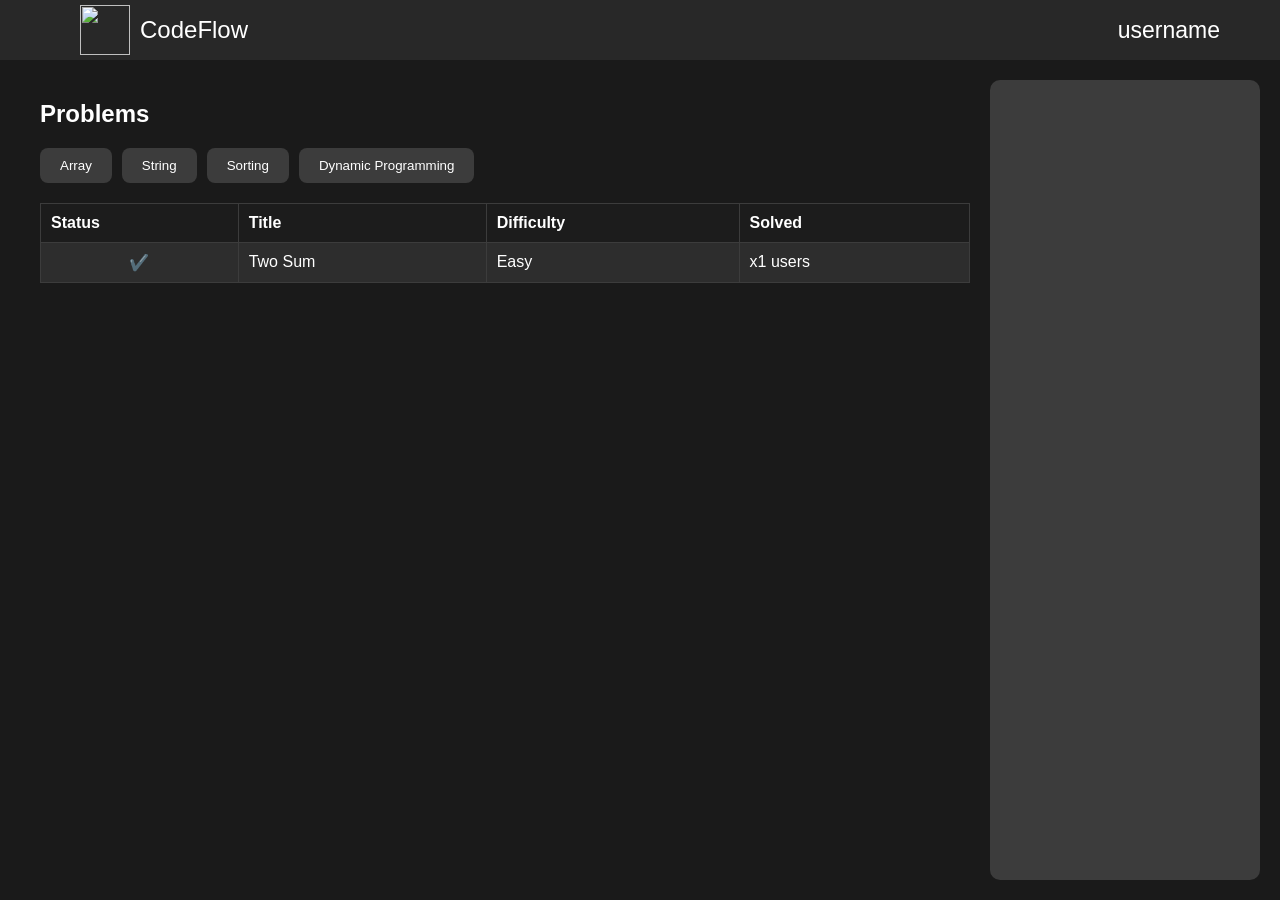
==== index.html @ e6631ecb "Added simple html pages" ====
<!DOCTYPE html>
<html lang="en">
<head>
    <meta charset="UTF-8">
    <meta name="viewport" content="width=device-width, initial-scale=1.0">
    <title>Code Platform</title>
    <link rel="stylesheet" href="styles.css">
</head>
<body>
    <div class="container">
        <header class="header">
            <div class="logo-section">
                <img src="https://cdn-icons-png.flaticon.com/512/7560/7560719.png" class="logo-img">
                <div class="projectname">CodeFlow</div>
            </div>
            <div class="user-info">
                <div class="username">username</div>
            </div>
        </header>
        
        <main class="main-content">
            <section class="problems">
                <h1>Problems</h1>
                <div class="categories">
                    <button>Array</button>
                    <button>String</button>
                    <button>Sorting</button>
                    <button>Dynamic Programming</button>
                </div>
                
                <table>
                    <thead>
                        <tr>
                            <th>Status</th>
                            <th>Title</th>
                            <th>Difficulty</th>
                            <th>Solved</th>
                        </tr>
                    </thead>
                    <tbody>
                        <tr>
                            <td>✔️</td>
                            <td>Two Sum</td>
                            <td>Easy</td>
                            <td>x1 users</td>
                        </tr>
                        <!-- Additional rows omitted for brevity -->
                    </tbody>
                </table>
            </section>

            <aside class="sidebar-right">
            </aside>

        </main>
    </div>
</body>
</html>
---- styles.css ----
body {
    font-family: Arial, sans-serif;
    background-color: #2d2d2d;
    color: #ffffff;
    margin: 0;
    padding: 0;
}

.container {
    display: flex;
    flex-direction: column;
    height: 100vh;
}

.header {
    display: flex;
    justify-content: space-between;
    align-items: center;
    padding: 5px;
    background-color: #282828;
}

.logo-section {
    display: flex;
    align-items: center;
    padding-left: 75px; /* Сдвиг логотипа и названия проекта на 25 пикселей вправо */
}

.logo-img {
    height: 50px;
    width: 50px;
    margin-right: 10px; /* Расстояние между логотипом и названием */
}

.projectname {
    font-size: 24px;
}

.user-info {
    display: flex;
    align-items: center;
    padding-right: 55px; /* Сдвиг имени пользователя и фотографии на 25 пикселей влево */
}

.username {
    margin-left: 10px;
    font-size: 23px;
}

.main-nav {
    display: flex;
    justify-content: space-around;
    padding: 10px;
    background-color: #1c1c1c;
}

.main-content {
    display: flex;
    flex: 1;
    padding: 20px;
    background-color: #1a1a1a;
}

.sidebar-left, .sidebar-right {
    width: 250px;
    background-color: #3c3c3c;
    padding: 10px;
    border-radius: 10px;
}

.problems {
    flex: 1;
    padding: 0 20px;
}

.categories {
    display: flex;
    gap: 10px;
    margin-bottom: 20px;
}

.categories button {
    background-color: #3c3c3c;
    border: none;
    color: white;
    padding: 10px 20px;
    cursor: pointer;
    border-radius: 8px;
}

table {
    width: 100%;
    border-collapse: collapse;
}

thead {
    background-color: #1c1c1c;
}

th, td {
    padding: 10px;
    border: 1px solid #3c3c3c;
    text-align: left;
}

th {
    font-weight: bold;
}

td {
    background-color: #2d2d2d;
}

td:first-child {
    text-align: center;
}

tr:nth-child(even) td {
    background-color: #3c3c3c;
}
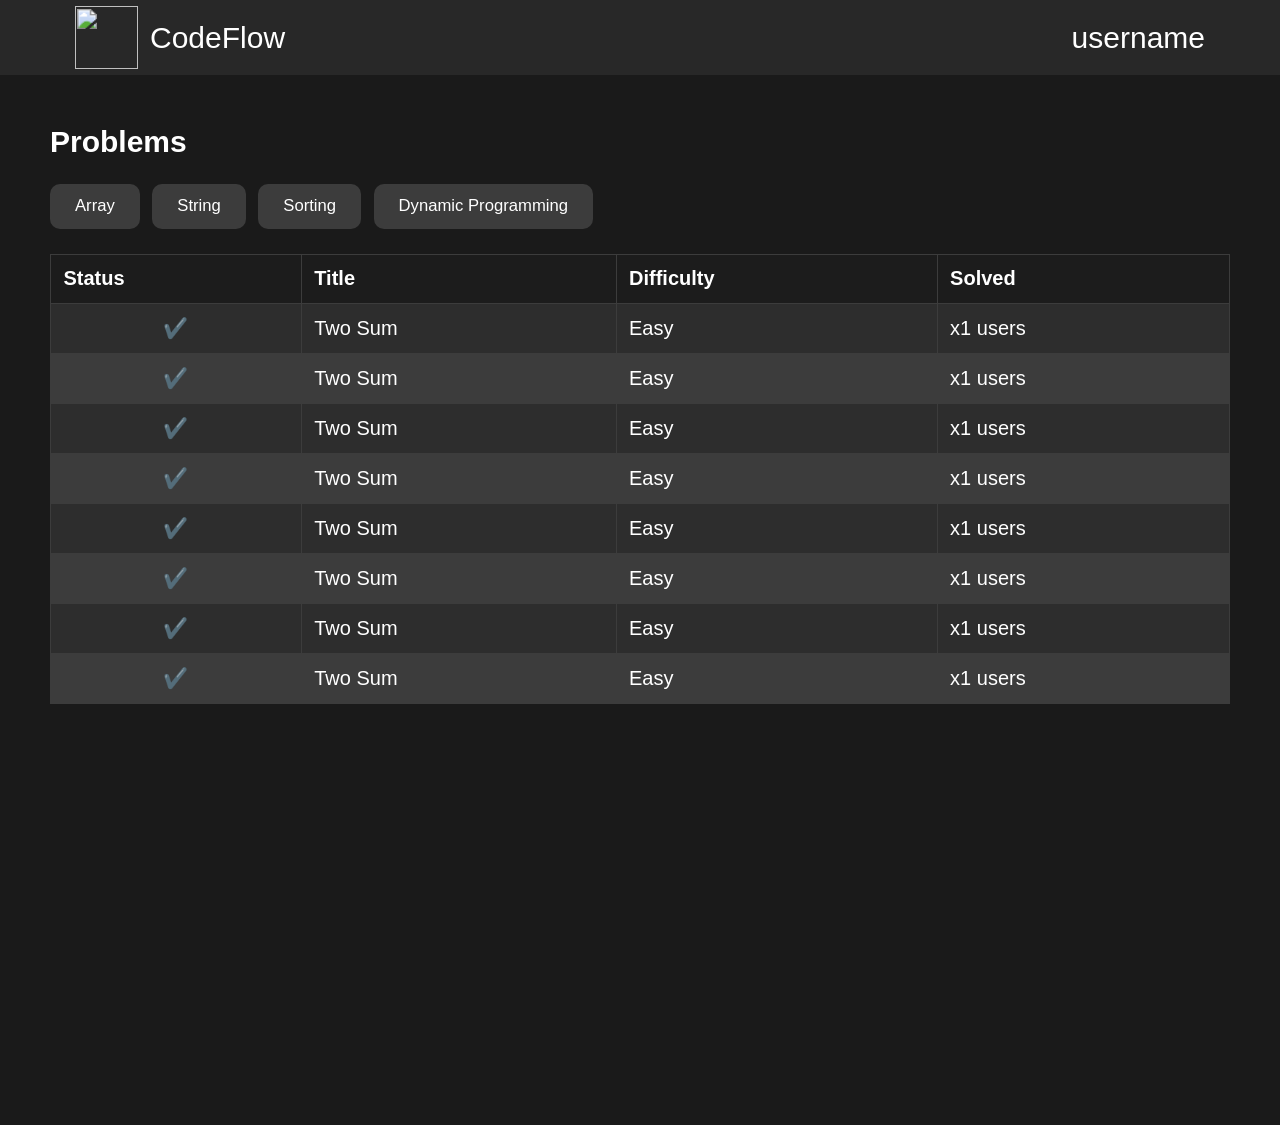
==== commit d502865c: "Changed padding left/right for username & logo-section" ====
--- a/index.html
+++ b/index.html
@@ -7,52 +7,92 @@
     <link rel="stylesheet" href="styles.css">
 </head>
 <body>
-    <div class="container">
-        <header class="header">
-            <div class="logo-section">
-                <img src="https://cdn-icons-png.flaticon.com/512/7560/7560719.png" class="logo-img">
-                <div class="projectname">CodeFlow</div>
+<div class="container">
+    <header class="header">
+        <div class="logo-section">
+            <img src="https://cdn-icons-png.flaticon.com/512/7560/7560719.png" class="logo-img">
+            <div class="projectname">CodeFlow</div>
+        </div>
+        <div class="user-info">
+            <div class="username">username</div>
+        </div>
+    </header>
+
+    <main class="main-content">
+        <section class="problems">
+            <h2>Problems</h2>
+            <div class="categories">
+                <button>Array</button>
+                <button>String</button>
+                <button>Sorting</button>
+                <button>Dynamic Programming</button>
             </div>
-            <div class="user-info">
-                <div class="username">username</div>
-            </div>
-        </header>
-        
-        <main class="main-content">
-            <section class="problems">
-                <h1>Problems</h1>
-                <div class="categories">
-                    <button>Array</button>
-                    <button>String</button>
-                    <button>Sorting</button>
-                    <button>Dynamic Programming</button>
-                </div>
-                
-                <table>
-                    <thead>
-                        <tr>
-                            <th>Status</th>
-                            <th>Title</th>
-                            <th>Difficulty</th>
-                            <th>Solved</th>
-                        </tr>
-                    </thead>
-                    <tbody>
-                        <tr>
-                            <td>✔️</td>
-                            <td>Two Sum</td>
-                            <td>Easy</td>
-                            <td>x1 users</td>
-                        </tr>
-                        <!-- Additional rows omitted for brevity -->
-                    </tbody>
-                </table>
-            </section>
 
-            <aside class="sidebar-right">
-            </aside>
+            <table>
+                <thead>
+                <tr>
+                    <th>Status</th>
+                    <th>Title</th>
+                    <th>Difficulty</th>
+                    <th>Solved</th>
+                </tr>
+                </thead>
+                <tbody>
+                <tr>
+                    <td>✔️</td>
+                    <td>Two Sum</td>
+                    <td>Easy</td>
+                    <td>x1 users</td>
+                </tr>
+                <tr>
+                    <td>✔️</td>
+                    <td>Two Sum</td>
+                    <td>Easy</td>
+                    <td>x1 users</td>
+                </tr>
+                <tr>
+                    <td>✔️</td>
+                    <td>Two Sum</td>
+                    <td>Easy</td>
+                    <td>x1 users</td>
+                </tr>
+                <tr>
+                    <td>✔️</td>
+                    <td>Two Sum</td>
+                    <td>Easy</td>
+                    <td>x1 users</td>
+                </tr>
+                <tr>
+                    <td>✔️</td>
+                    <td>Two Sum</td>
+                    <td>Easy</td>
+                    <td>x1 users</td>
+                </tr>
+                <tr>
+                    <td>✔️</td>
+                    <td>Two Sum</td>
+                    <td>Easy</td>
+                    <td>x1 users</td>
+                </tr>
+                <tr>
+                    <td>✔️</td>
+                    <td>Two Sum</td>
+                    <td>Easy</td>
+                    <td>x1 users</td>
+                </tr>
+                <tr>
+                    <td>✔️</td>
+                    <td>Two Sum</td>
+                    <td>Easy</td>
+                    <td>x1 users</td>
+                </tr>
 
-        </main>
-    </div>
+
+
+                </tbody>
+            </table>
+        </section>
+    </main>
+</div>
 </body>
 </html>
--- a/styles.css
+++ b/styles.css
@@ -4,6 +4,7 @@
     color: #ffffff;
     margin: 0;
     padding: 0;
+    zoom: 1.25;
 }
 
 .container {
@@ -23,7 +24,8 @@
 .logo-section {
     display: flex;
     align-items: center;
-    padding-left: 75px; /* Сдвиг логотипа и названия проекта на 25 пикселей вправо */
+    margin-right: 25px; /* Сдвиг логотипа и названия проекта на 25 пикселей вправо */
+    padding-left: 55px;
 }
 
 .logo-img {
@@ -39,12 +41,12 @@
 .user-info {
     display: flex;
     align-items: center;
-    padding-right: 55px; /* Сдвиг имени пользователя и фотографии на 25 пикселей влево */
+    padding-right: 55px;
+    font-size: 24px;
 }
 
 .username {
     margin-left: 10px;
-    font-size: 23px;
 }
 
 .main-nav {
@@ -62,10 +64,11 @@
 }
 
 .sidebar-left, .sidebar-right {
-    width: 250px;
+    width: 200px;
     background-color: #3c3c3c;
     padding: 10px;
-    border-radius: 10px;
+    display: flex;
+    flex-direction: column;
 }
 
 .problems {
@@ -118,3 +121,21 @@
 tr:nth-child(even) td {
     background-color: #3c3c3c;
 }
+
+.sidebar-right {
+    display: flex;
+    flex-direction: column;
+}
+
+.solved-info {
+    flex: 1;
+    background-color: #454545;
+    padding: 10px;
+    margin-bottom: 10px;
+}
+
+.extra-info {
+    flex: 3;
+    background-color: #5a5a5a;
+    padding: 10px;
+}
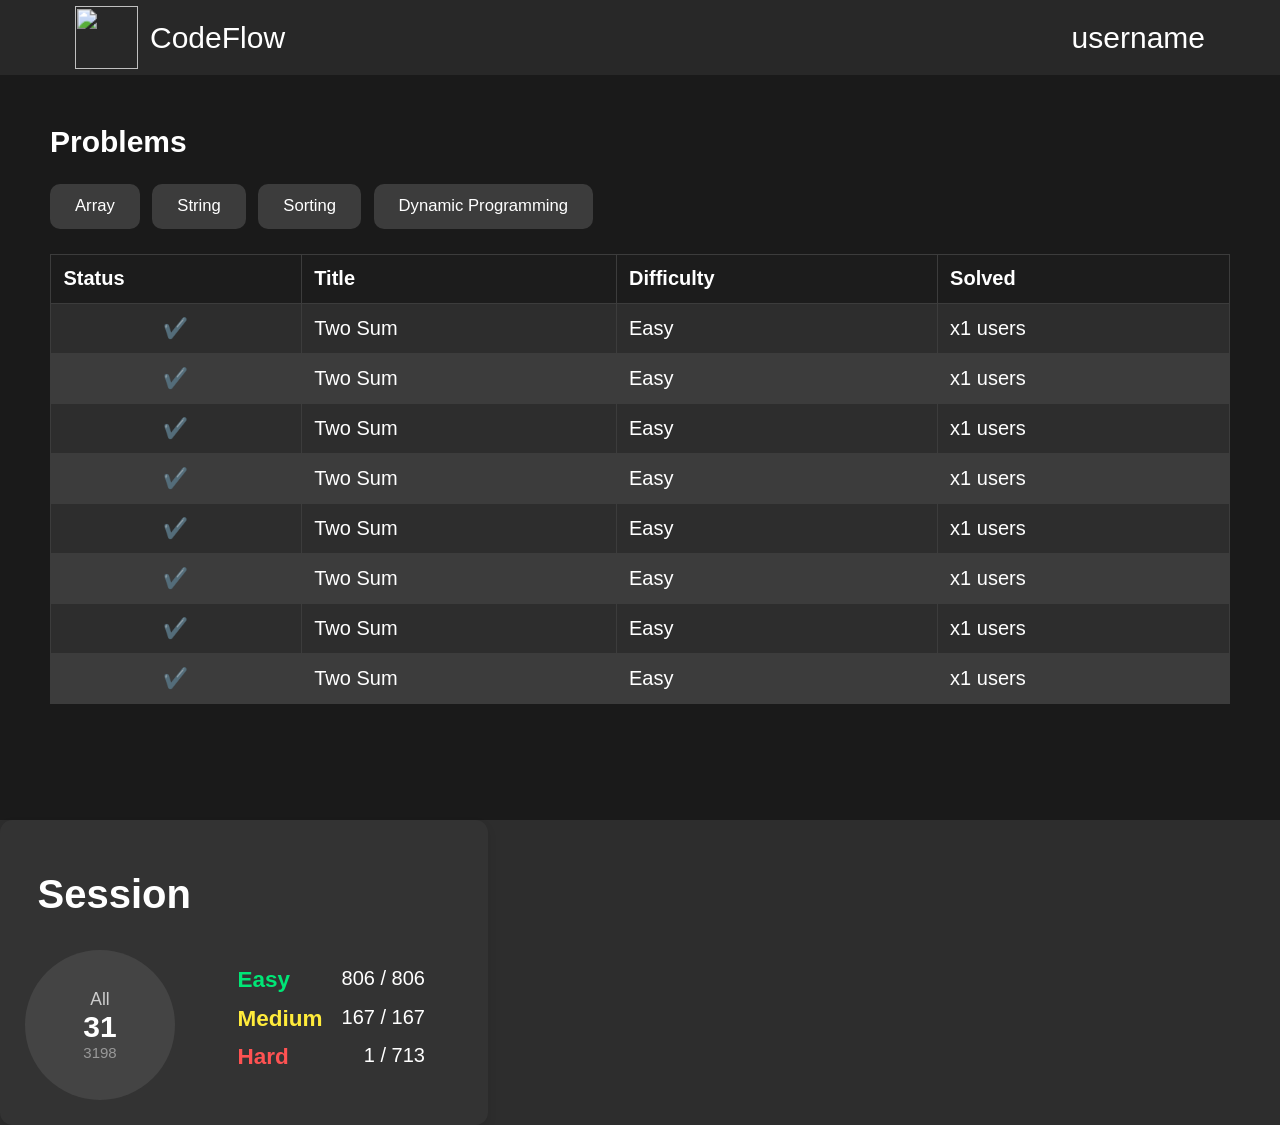
==== commit 9ad1b60c: "Added new session card" ====
--- a/index.html
+++ b/index.html
@@ -5,6 +5,7 @@
     <meta name="viewport" content="width=device-width, initial-scale=1.0">
     <title>Code Platform</title>
     <link rel="stylesheet" href="styles.css">
+    <link rel="stylesheet" href="session-card.css">
 </head>
 <body>
 <div class="container">
@@ -86,13 +87,39 @@
                     <td>Easy</td>
                     <td>x1 users</td>
                 </tr>
-
-
-
                 </tbody>
             </table>
         </section>
     </main>
+
+    <div class="card">
+        <div class="card-header">
+            <h1>Session</h1>
+        </div>
+        <div class="card-content">
+            <div class="progress-circle">
+                <div class="circle">
+                    <span class="all">All</span>
+                    <span class="count">31</span>
+                    <span class="total">3198</span>
+                </div>
+            </div>
+            <div class="stats">
+                <div class="stat easy">
+                    <span class="label">Easy</span>
+                    <span class="value">806 / 806</span>
+                </div>
+                <div class="stat medium">
+                    <span class="label">Medium</span>
+                    <span class="value">167 / 167</span>
+                </div>
+                <div class="stat hard">
+                    <span class="label">Hard</span>
+                    <span class="value">1 / 713</span>
+                </div>
+            </div>
+        </div>
+    </div>
 </div>
 </body>
 </html>
--- a/session-card.css
+++ b/session-card.css
@@ -0,0 +1,105 @@
+.card {
+    background-color: #333;
+    border-radius: 10px;
+    box-shadow: 0 4px 8px rgba(0, 0, 0, 0.1);
+    color: #fff;
+    padding: 20px;
+    width: 350px;
+}
+
+.card-header {
+    display: flex;
+    justify-content: space-between;
+    align-items: center;
+    margin-bottom: 5px;
+    padding-left: 10px;
+}
+
+.user-settings {
+    display: flex;
+    align-items: center;
+}
+
+.user-settings span {
+    margin-right: 10px;
+}
+
+.settings-icon {
+    width: 20px;
+    height: 20px;
+}
+
+.card-content {
+    display: flex;
+    justify-content: space-between;
+    align-items: center;
+}
+
+.progress-circle {
+    display: flex;
+    align-items: center;
+}
+
+.circle {
+    display: flex;
+    flex-direction: column;
+    align-items: center;
+    justify-content: center;
+    background-color: #444;
+    border-radius: 50%;
+    width: 120px;
+    height: 120px;
+    position: relative;
+}
+
+.circle .all {
+    font-size: 14px;
+    color: #ccc;
+}
+
+.circle .count {
+    font-size: 24px;
+    font-weight: bold;
+}
+
+.circle .total {
+    font-size: 12px;
+    color: #999;
+}
+
+.stats {
+    display: flex;
+    flex-direction: column;
+    justify-content: center;
+    align-items: flex-start;
+    padding-right: 30px;
+}
+
+.stat {
+    margin-bottom: 10px;
+    display: flex;
+    justify-content: space-between;
+    width: 150px;
+}
+
+.stat .label {
+    font-weight: bold;
+    font-size: 18px;
+}
+
+.stat .value {
+    text-align: right;
+    padding-top: px;
+}
+
+.stat.easy .label {
+    color: #00e676;
+}
+
+.stat.medium .label {
+    color: #ffeb3b;
+}
+
+.stat.hard .label {
+    color: #ff5252;
+}
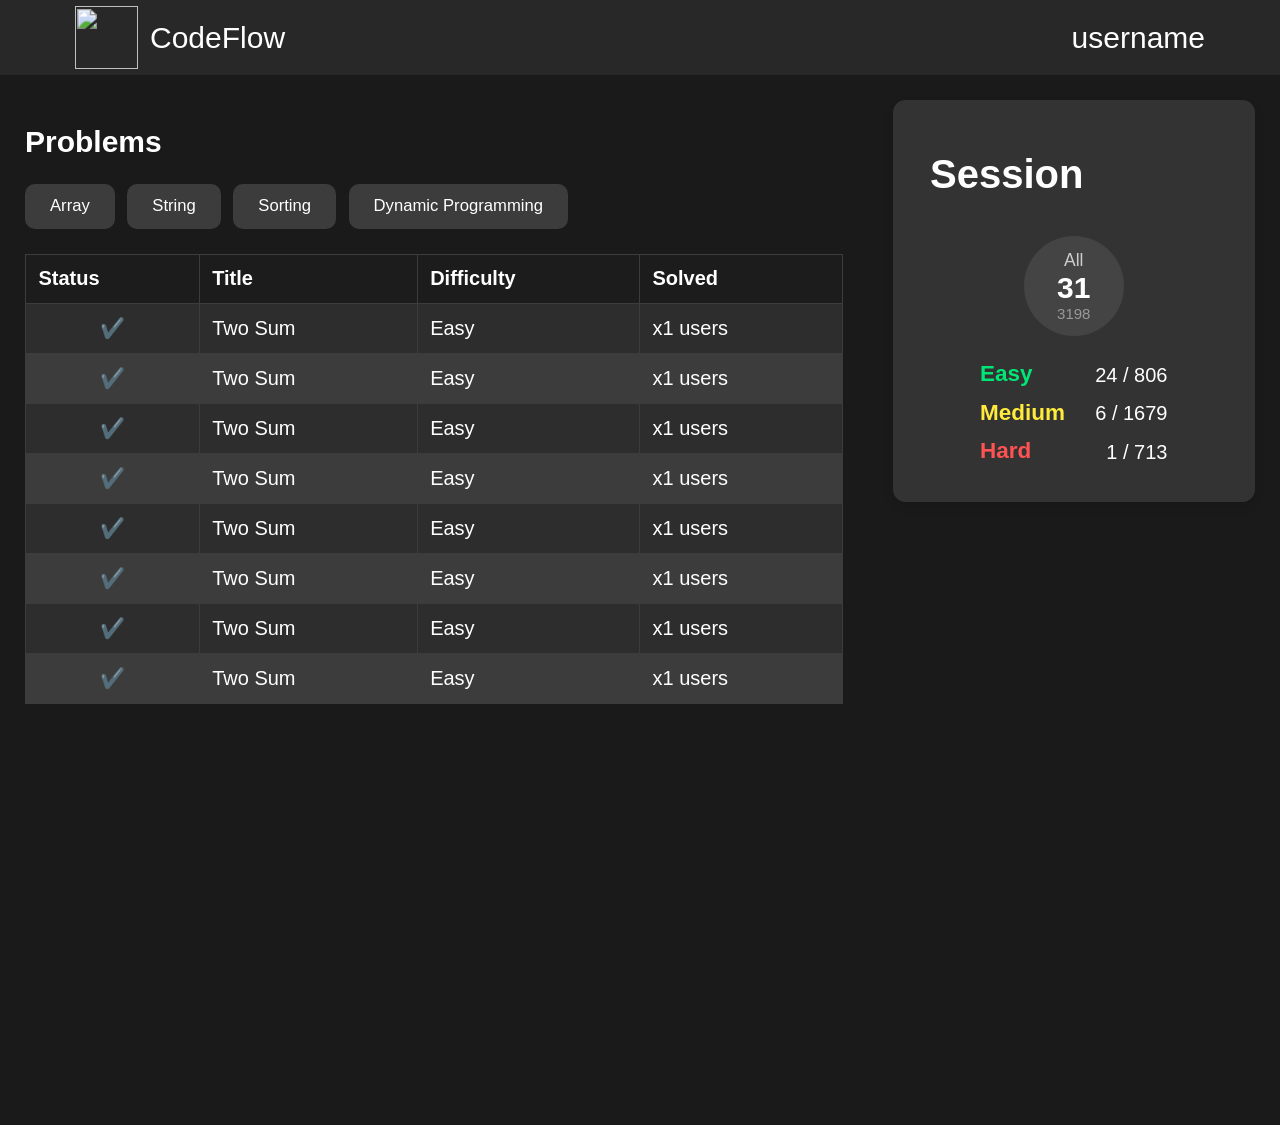
==== commit c38812bc: "Created Session info card with styles" ====
--- a/index.html
+++ b/index.html
@@ -90,36 +90,36 @@
                 </tbody>
             </table>
         </section>
-    </main>
 
-    <div class="card">
-        <div class="card-header">
-            <h1>Session</h1>
-        </div>
-        <div class="card-content">
-            <div class="progress-circle">
-                <div class="circle">
-                    <span class="all">All</span>
-                    <span class="count">31</span>
-                    <span class="total">3198</span>
+        <div class="card">
+            <div class="card-header">
+                <h1>Session</h1>
+            </div>
+            <div class="card-content">
+                <div class="progress-circle">
+                    <div class="circle">
+                        <span class="all">All</span>
+                        <span class="count">31</span>
+                        <span class="total">3198</span>
+                    </div>
                 </div>
-            </div>
-            <div class="stats">
-                <div class="stat easy">
-                    <span class="label">Easy</span>
-                    <span class="value">806 / 806</span>
-                </div>
-                <div class="stat medium">
-                    <span class="label">Medium</span>
-                    <span class="value">167 / 167</span>
-                </div>
-                <div class="stat hard">
-                    <span class="label">Hard</span>
-                    <span class="value">1 / 713</span>
+                <div class="stats">
+                    <div class="stat easy">
+                        <span class="label">Easy</span>
+                        <span class="value">24 / 806</span>
+                    </div>
+                    <div class="stat medium">
+                        <span class="label">Medium</span>
+                        <span class="value">6 / 1679</span>
+                    </div>
+                    <div class="stat hard">
+                        <span class="label">Hard</span>
+                        <span class="value">1 / 713</span>
+                    </div>
                 </div>
             </div>
         </div>
-    </div>
+    </main>
 </div>
 </body>
 </html>
--- a/styles.css
+++ b/styles.css
@@ -1,3 +1,5 @@
+/* styles.css */
+
 body {
     font-family: Arial, sans-serif;
     background-color: #2d2d2d;
@@ -63,17 +65,9 @@
     background-color: #1a1a1a;
 }
 
-.sidebar-left, .sidebar-right {
-    width: 200px;
-    background-color: #3c3c3c;
-    padding: 10px;
-    display: flex;
-    flex-direction: column;
-}
-
 .problems {
-    flex: 1;
-    padding: 0 20px;
+    flex: 3;
+    padding-right: 20px;
 }
 
 .categories {
@@ -122,20 +116,111 @@
     background-color: #3c3c3c;
 }
 
-.sidebar-right {
-    display: flex;
-    flex-direction: column;
-}
-
-.solved-info {
-    flex: 1;
-    background-color: #454545;
-    padding: 10px;
+.card {
+    background-color: #333;
+    border-radius: 10px;
+    box-shadow: 0 4px 8px rgba(0, 0, 0, 0.1);
+    color: #fff;
+    padding: 20px;
+    width: 250px;
+    margin-left: 20px; /* Отступ от основного контента */
+    flex-shrink: 0;
+    align-self: flex-start; /* Выравнивание карточки по верхнему краю */
+}
+
+.card-header {
+    display: flex;
+    justify-content: space-between;
+    align-items: center;
     margin-bottom: 10px;
-}
-
-.extra-info {
-    flex: 3;
-    background-color: #5a5a5a;
-    padding: 10px;
-}
+    padding-left: 10px;
+}
+
+.user-settings {
+    display: flex;
+    align-items: center;
+}
+
+.user-settings span {
+    margin-right: 10px;
+}
+
+.settings-icon {
+    width: 20px;
+    height: 20px;
+}
+
+.card-content {
+    display: flex;
+    flex-direction: column;
+    align-items: center;
+}
+
+.progress-circle {
+    display: flex;
+    align-items: center;
+    margin-bottom: 20px;
+}
+
+.circle {
+    display: flex;
+    flex-direction: column;
+    align-items: center;
+    justify-content: center;
+    background-color: #444;
+    border-radius: 50%;
+    width: 80px;
+    height: 80px;
+    position: relative;
+}
+
+.circle .all {
+    font-size: 14px;
+    color: #ccc;
+}
+
+.circle .count {
+    font-size: 24px;
+    font-weight: bold;
+}
+
+.circle .total {
+    font-size: 12px;
+    color: #999;
+}
+
+.stats {
+    display: flex;
+    flex-direction: column;
+    justify-content: center;
+    align-items: flex-start;
+}
+
+.stat {
+    margin-bottom: 10px;
+    display: flex;
+    justify-content: space-between;
+    width: 150px;
+}
+
+.stat .label {
+    font-weight: bold;
+    font-size: 18px;
+}
+
+.stat .value {
+    text-align: right;
+    padding-top: 2px;
+}
+
+.stat.easy .label {
+    color: #00e676;
+}
+
+.stat.medium .label {
+    color: #ffeb3b;
+}
+
+.stat.hard .label {
+    color: #ff5252;
+}
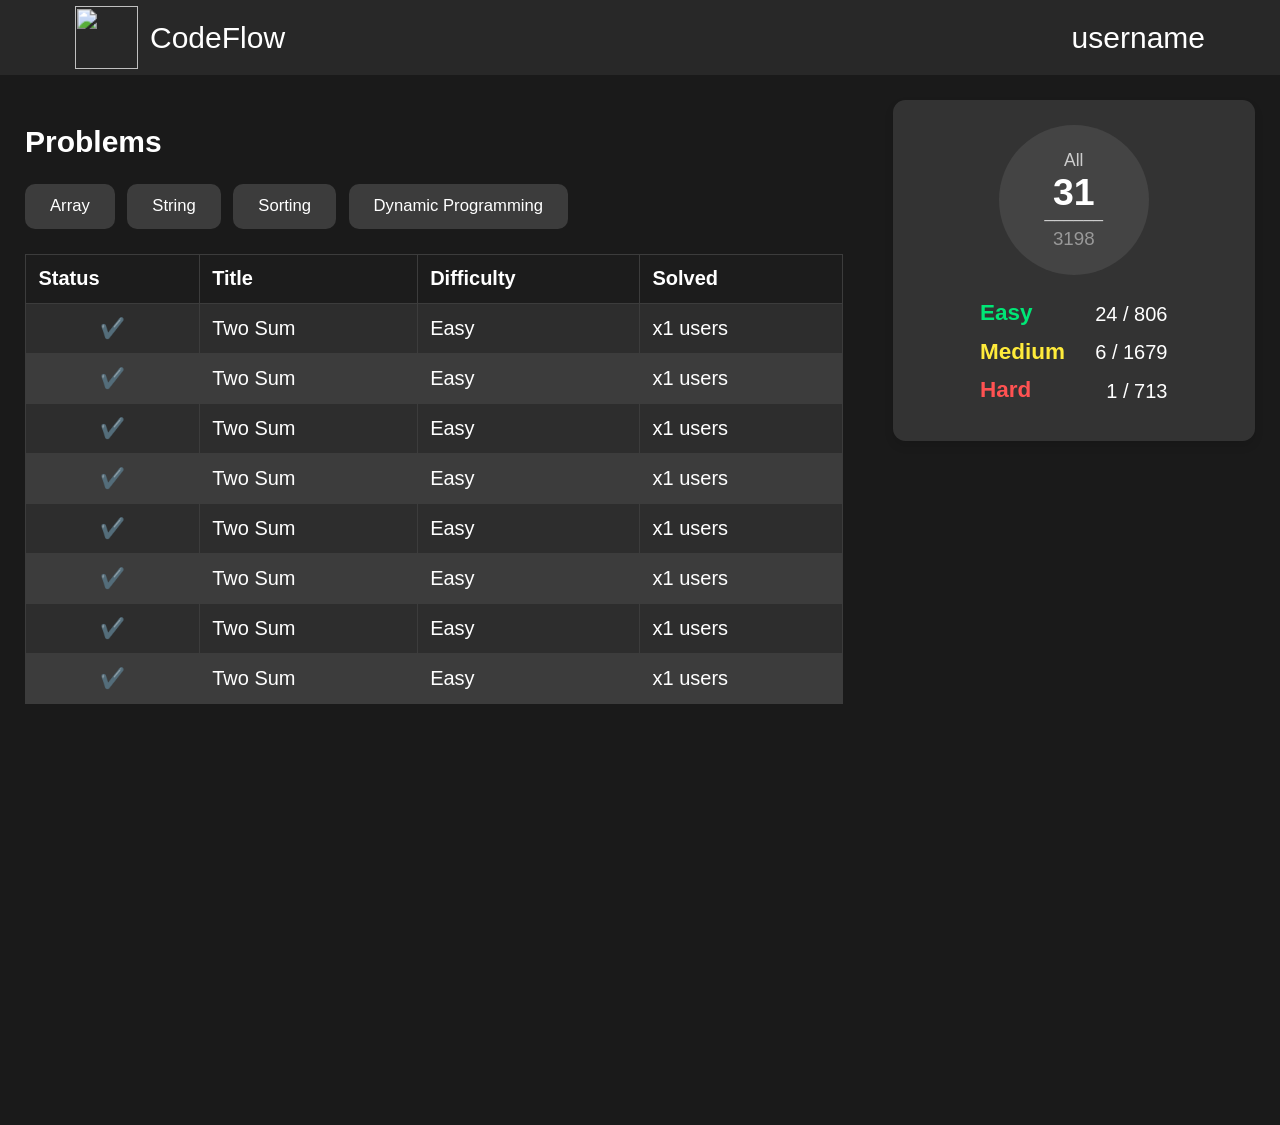
==== commit 8b732aa7: "Changed session bar" ====
--- a/index.html
+++ b/index.html
@@ -92,14 +92,12 @@
         </section>
 
         <div class="card">
-            <div class="card-header">
-                <h1>Session</h1>
-            </div>
             <div class="card-content">
                 <div class="progress-circle">
                     <div class="circle">
                         <span class="all">All</span>
                         <span class="count">31</span>
+                        <span class="line">______</span>
                         <span class="total">3198</span>
                     </div>
                 </div>
--- a/styles.css
+++ b/styles.css
@@ -169,8 +169,8 @@
     justify-content: center;
     background-color: #444;
     border-radius: 50%;
-    width: 80px;
-    height: 80px;
+    width: 120px;
+    height: 120px;
     position: relative;
 }
 
@@ -178,14 +178,19 @@
     font-size: 14px;
     color: #ccc;
 }
-
+.circle .line {
+    margin-top: -10px;
+    margin-bottom: 5px;
+    font-size: 14px;
+    color: #ccc;
+}
 .circle .count {
-    font-size: 24px;
+    font-size: 30px;
     font-weight: bold;
 }
 
 .circle .total {
-    font-size: 12px;
+    font-size: 15px;
     color: #999;
 }
 
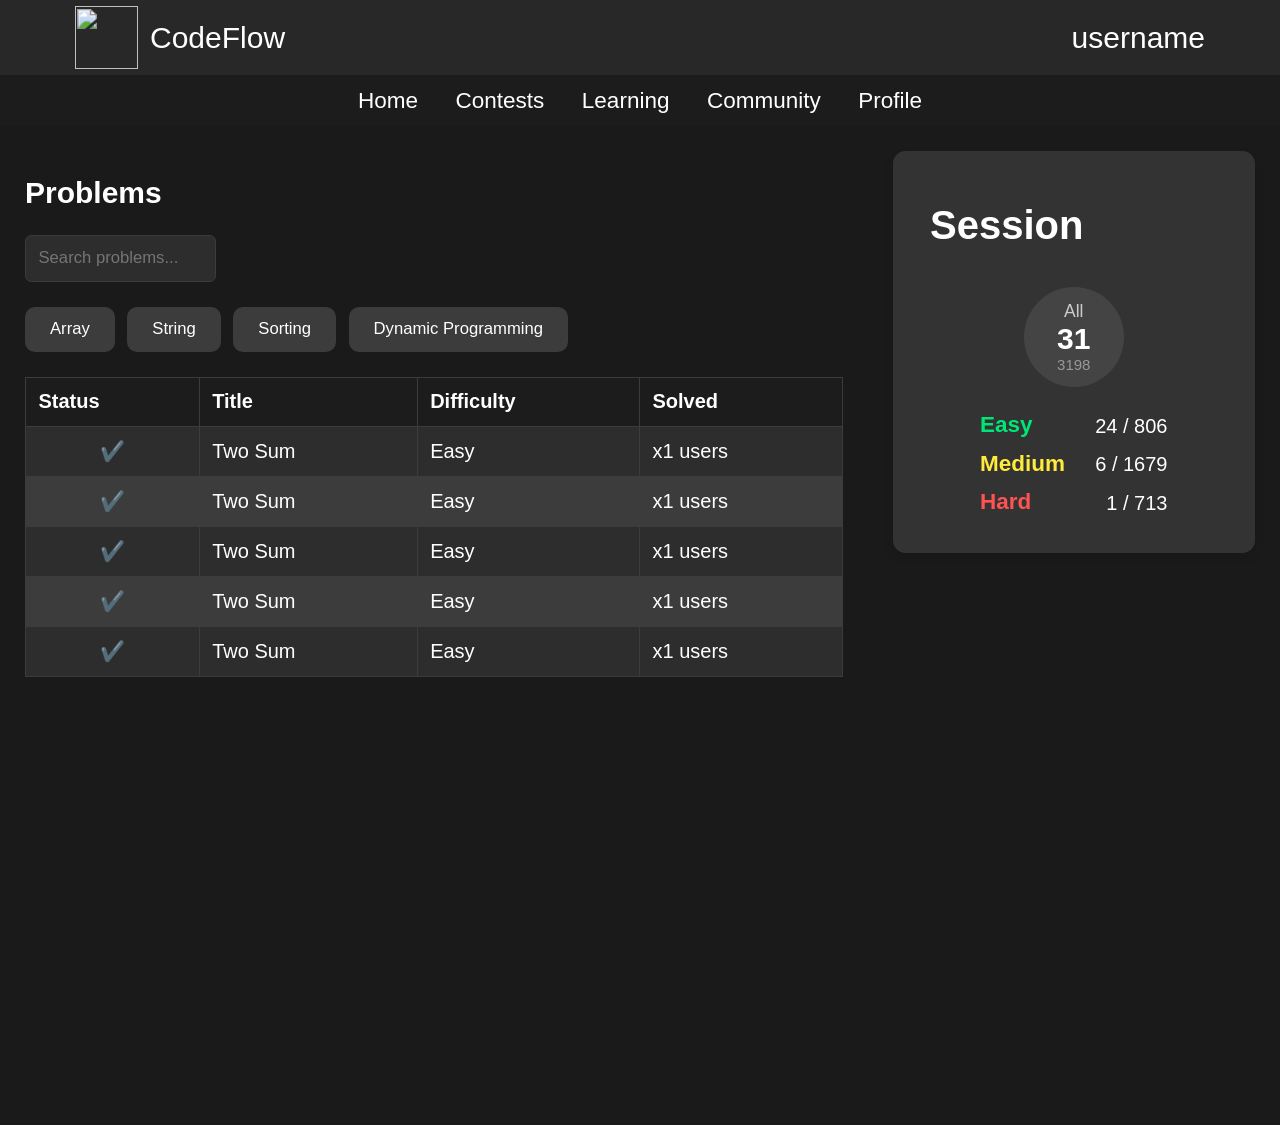
==== commit 3231b8ea: "Added new Search element & header" ====
--- a/index.html
+++ b/index.html
@@ -19,9 +19,18 @@
         </div>
     </header>
 
+    <nav class="nav">
+        <a href="#">Home</a>
+        <a href="#">Contests</a>
+        <a href="#">Learning</a>
+        <a href="#">Community</a>
+        <a href="#">Profile</a>
+    </nav>
+
     <main class="main-content">
         <section class="problems">
             <h2>Problems</h2>
+            <input type="text" placeholder="Search problems..." class="search-bar">
             <div class="categories">
                 <button>Array</button>
                 <button>String</button>
@@ -69,35 +78,20 @@
                     <td>Easy</td>
                     <td>x1 users</td>
                 </tr>
-                <tr>
-                    <td>✔️</td>
-                    <td>Two Sum</td>
-                    <td>Easy</td>
-                    <td>x1 users</td>
-                </tr>
-                <tr>
-                    <td>✔️</td>
-                    <td>Two Sum</td>
-                    <td>Easy</td>
-                    <td>x1 users</td>
-                </tr>
-                <tr>
-                    <td>✔️</td>
-                    <td>Two Sum</td>
-                    <td>Easy</td>
-                    <td>x1 users</td>
-                </tr>
+                <!-- Additional rows omitted for brevity -->
                 </tbody>
             </table>
         </section>
 
         <div class="card">
+            <div class="card-header">
+                <h1>Session</h1>
+            </div>
             <div class="card-content">
                 <div class="progress-circle">
                     <div class="circle">
                         <span class="all">All</span>
                         <span class="count">31</span>
-                        <span class="line">______</span>
                         <span class="total">3198</span>
                     </div>
                 </div>
--- a/styles.css
+++ b/styles.css
@@ -23,6 +23,24 @@
     background-color: #282828;
 }
 
+.nav {
+    display: flex;
+    justify-content: center;
+    background-color: #1c1c1c;
+    padding: 10px 0;
+}
+
+.nav a {
+    color: #ffffff;
+    text-decoration: none;
+    padding: 0 15px;
+    font-size: 18px;
+}
+
+.nav a:hover {
+    text-decoration: underline;
+}
+
 .logo-section {
     display: flex;
     align-items: center;
@@ -68,6 +86,16 @@
 .problems {
     flex: 3;
     padding-right: 20px;
+}
+
+.search-bar {
+    width: 20%; /* Уменьшена ширина строки поиска */
+    padding: 10px;
+    margin-bottom: 20px;
+    border-radius: 5px;
+    border: 1px solid #3c3c3c;
+    background-color: #2d2d2d;
+    color: #ffffff;
 }
 
 .categories {
@@ -169,8 +197,8 @@
     justify-content: center;
     background-color: #444;
     border-radius: 50%;
-    width: 120px;
-    height: 120px;
+    width: 80px;
+    height: 80px;
     position: relative;
 }
 
@@ -178,19 +206,14 @@
     font-size: 14px;
     color: #ccc;
 }
-.circle .line {
-    margin-top: -10px;
-    margin-bottom: 5px;
-    font-size: 14px;
-    color: #ccc;
-}
+
 .circle .count {
-    font-size: 30px;
+    font-size: 24px;
     font-weight: bold;
 }
 
 .circle .total {
-    font-size: 15px;
+    font-size: 12px;
     color: #999;
 }
 
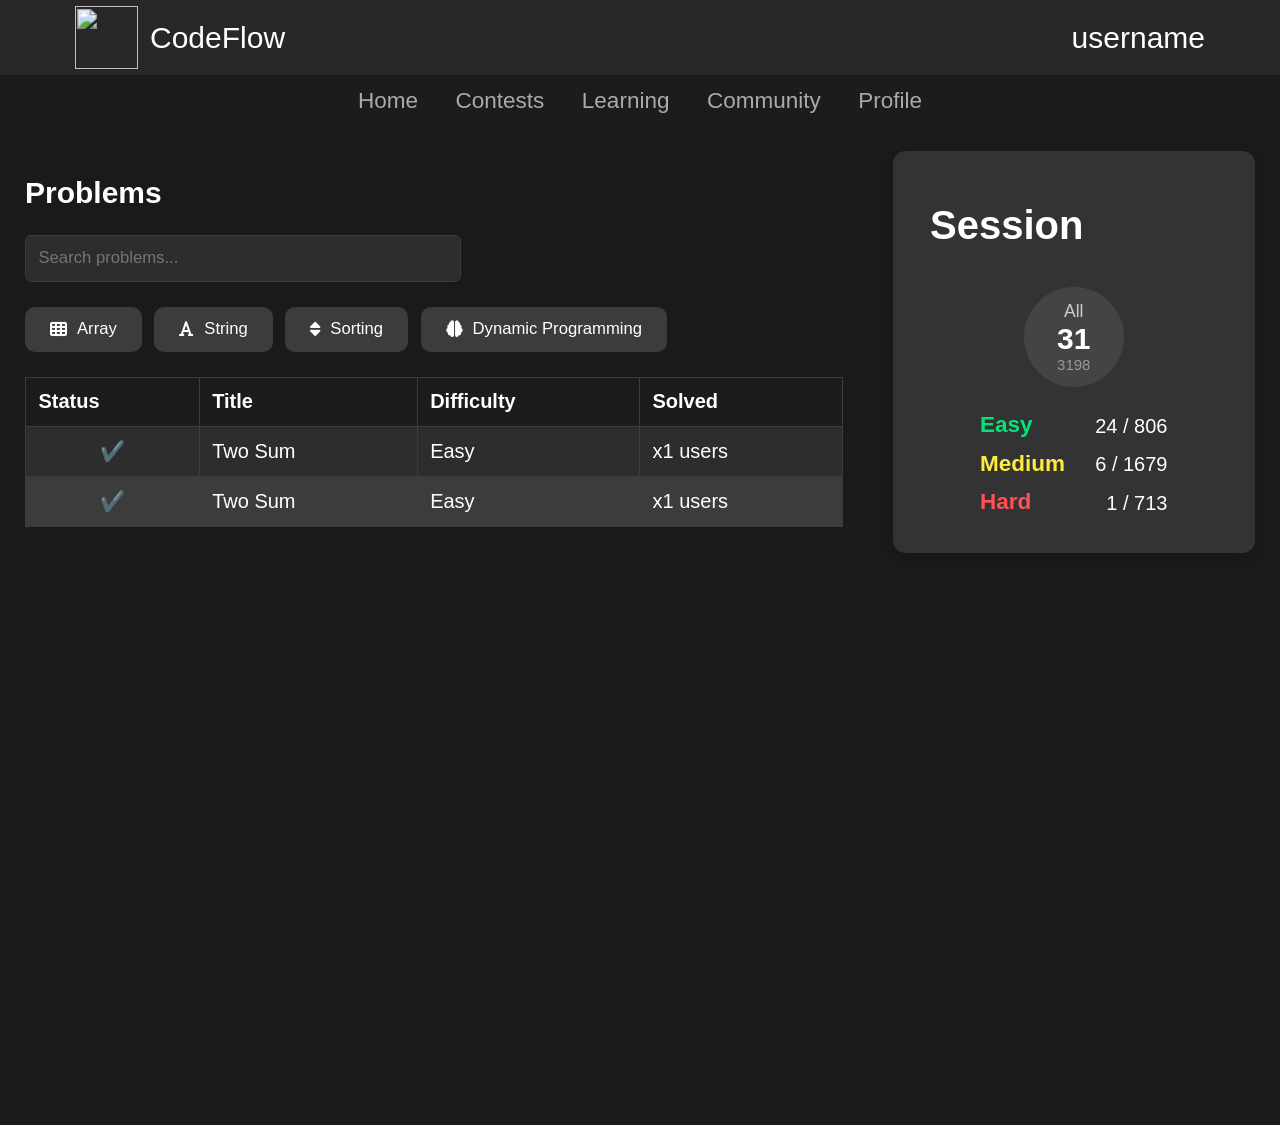
==== commit 76a1a2f9: "Changed styles for more beatifuly" ====
--- a/index.html
+++ b/index.html
@@ -6,6 +6,7 @@
     <title>Code Platform</title>
     <link rel="stylesheet" href="styles.css">
     <link rel="stylesheet" href="session-card.css">
+    <link rel="stylesheet" href="https://cdnjs.cloudflare.com/ajax/libs/font-awesome/6.0.0-beta3/css/all.min.css">
 </head>
 <body>
 <div class="container">
@@ -20,11 +21,11 @@
     </header>
 
     <nav class="nav">
-        <a href="#">Home</a>
-        <a href="#">Contests</a>
-        <a href="#">Learning</a>
-        <a href="#">Community</a>
-        <a href="#">Profile</a>
+        <a href="#" class="header-element">Home</a>
+        <a href="#" class="header-element">Contests</a>
+        <a href="#" class="header-element">Learning</a>
+        <a href="#" class="header-element">Community</a>
+        <a href="#" class="header-element">Profile</a>
     </nav>
 
     <main class="main-content">
@@ -32,10 +33,10 @@
             <h2>Problems</h2>
             <input type="text" placeholder="Search problems..." class="search-bar">
             <div class="categories">
-                <button>Array</button>
-                <button>String</button>
-                <button>Sorting</button>
-                <button>Dynamic Programming</button>
+                <button><i class="fas fa-th"></i> Array</button>
+                <button><i class="fas fa-font"></i> String</button>
+                <button><i class="fas fa-sort"></i> Sorting</button>
+                <button><i class="fas fa-brain"></i> Dynamic Programming</button>
             </div>
 
             <table>
@@ -48,24 +49,6 @@
                 </tr>
                 </thead>
                 <tbody>
-                <tr>
-                    <td>✔️</td>
-                    <td>Two Sum</td>
-                    <td>Easy</td>
-                    <td>x1 users</td>
-                </tr>
-                <tr>
-                    <td>✔️</td>
-                    <td>Two Sum</td>
-                    <td>Easy</td>
-                    <td>x1 users</td>
-                </tr>
-                <tr>
-                    <td>✔️</td>
-                    <td>Two Sum</td>
-                    <td>Easy</td>
-                    <td>x1 users</td>
-                </tr>
                 <tr>
                     <td>✔️</td>
                     <td>Two Sum</td>
@@ -113,5 +96,6 @@
         </div>
     </main>
 </div>
+<script src="script.js"></script>
 </body>
 </html>
--- a/styles.css
+++ b/styles.css
@@ -21,6 +21,22 @@
     align-items: center;
     padding: 5px;
     background-color: #282828;
+    color: #aaaaaa; /* Цвет текста в Header */
+}
+
+/* Стили для прокрутки */
+::-webkit-scrollbar {
+    width: 16px; /* Ширина ползунка */
+}
+
+::-webkit-scrollbar-track {
+    background: #1a1a1a; /* Цвет фона области прокрутки */
+}
+
+::-webkit-scrollbar-thumb {
+    background-color: #3a3a3a; /* Цвет ползунка */
+    border-radius: 10px; /* Скругление углов ползунка */
+    border: 3px solid #1a1a1a; /* Полоса вокруг ползунка для эффекта отступа */
 }
 
 .nav {
@@ -31,14 +47,15 @@
 }
 
 .nav a {
-    color: #ffffff;
+    color: #aaaaaa; /* Цвет текста для ссылок в навигации */
     text-decoration: none;
     padding: 0 15px;
     font-size: 18px;
 }
 
 .nav a:hover {
-    text-decoration: underline;
+    color: #ffffff; /* Цвет текста при наведении */
+    text-decoration: none; /* Убирает подчеркивание при наведении */
 }
 
 .logo-section {
@@ -56,6 +73,7 @@
 
 .projectname {
     font-size: 24px;
+    color: white; /* Цвет текста для названия проекта */
 }
 
 .user-info {
@@ -63,10 +81,12 @@
     align-items: center;
     padding-right: 55px;
     font-size: 24px;
+    color: white; /* Цвет текста для информации о пользователе */
 }
 
 .username {
     margin-left: 10px;
+    color: white;
 }
 
 .main-nav {
@@ -89,7 +109,7 @@
 }
 
 .search-bar {
-    width: 20%; /* Уменьшена ширина строки поиска */
+    width: 50%; /* Уменьшена ширина строки поиска */
     padding: 10px;
     margin-bottom: 20px;
     border-radius: 5px;
@@ -107,10 +127,20 @@
 .categories button {
     background-color: #3c3c3c;
     border: none;
-    color: white;
     padding: 10px 20px;
     cursor: pointer;
     border-radius: 8px;
+    display: flex;
+    align-items: center;
+    color: #ffffff; /* Цвет текста */
+}
+
+.categories button i {
+    margin-right: 8px; /* Отступ между иконкой и текстом */
+}
+
+.categories button:hover {
+    background-color: #2e2e2e; /* Цвет темнее на 20% */
 }
 
 table {
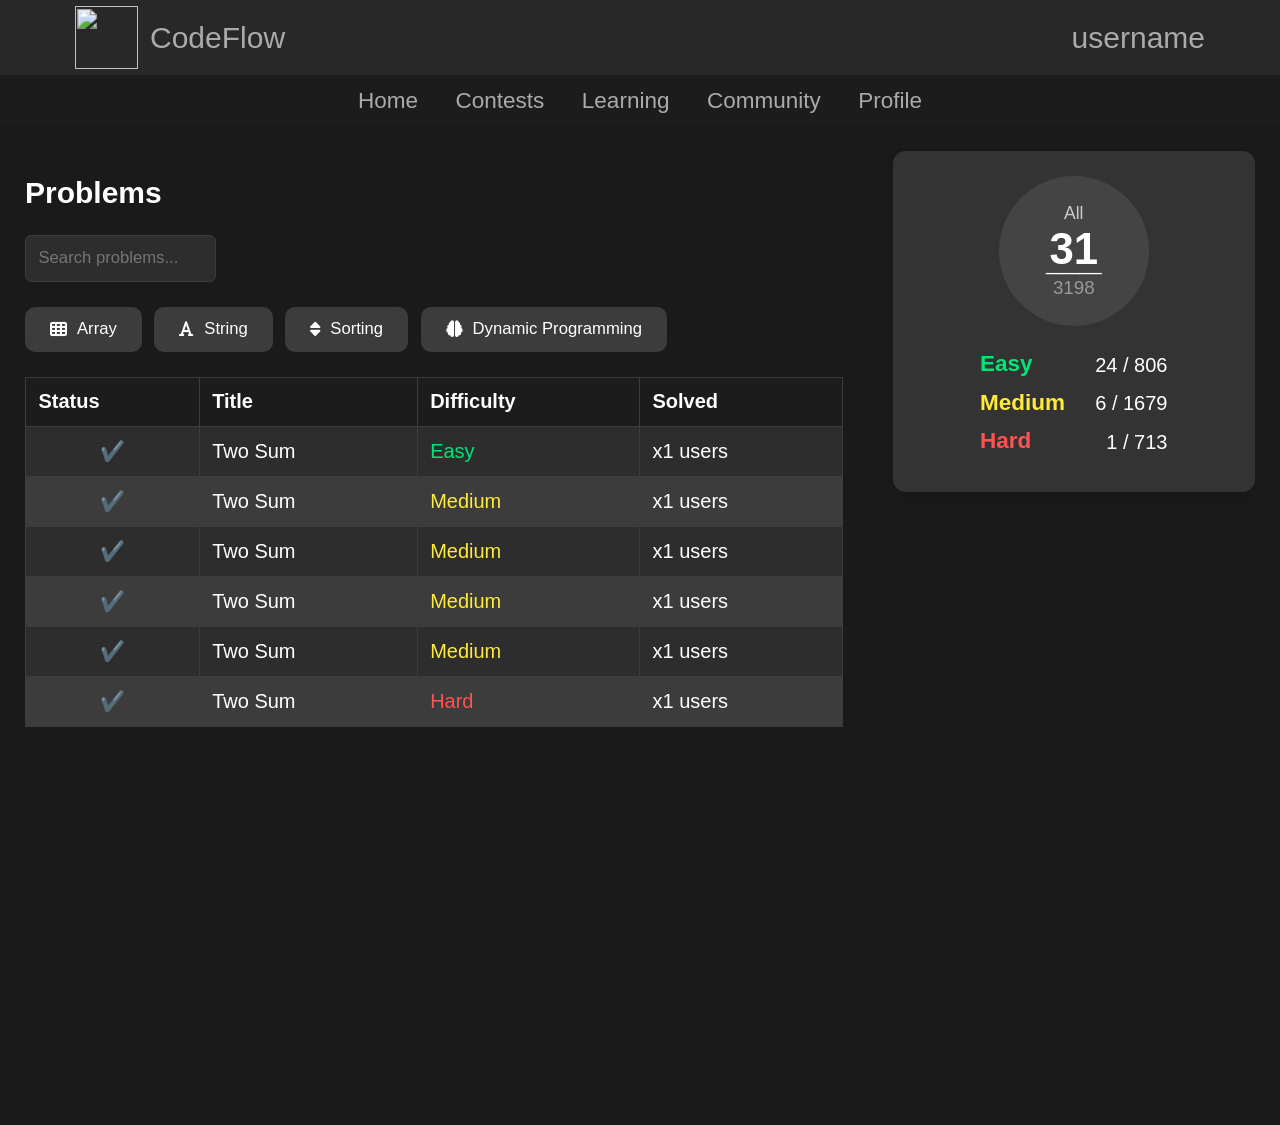
==== commit eabcd45e: "Added basic structure of prject" ====
--- a/index.html
+++ b/index.html
@@ -21,11 +21,11 @@
     </header>
 
     <nav class="nav">
-        <a href="#" class="header-element">Home</a>
-        <a href="#" class="header-element">Contests</a>
-        <a href="#" class="header-element">Learning</a>
-        <a href="#" class="header-element">Community</a>
-        <a href="#" class="header-element">Profile</a>
+        <a href="index.html" class="header-element" id="home">Home</a>
+        <a href="contests.html" class="header-element" id="contests">Contests</a>
+        <a href="learning.html" class="header-element" id="learning">Learning</a>
+        <a href="community.html" class="header-element" id="community">Community</a>
+        <a href="profile.html" class="header-element" id="profile">Profile</a>
     </nav>
 
     <main class="main-content">
@@ -39,7 +39,7 @@
                 <button><i class="fas fa-brain"></i> Dynamic Programming</button>
             </div>
 
-            <table>
+            <table id="problems-table">
                 <thead>
                 <tr>
                     <th>Status</th>
@@ -52,13 +52,37 @@
                 <tr>
                     <td>✔️</td>
                     <td>Two Sum</td>
-                    <td>Easy</td>
+                    <td class="difficulty">Easy</td>
                     <td>x1 users</td>
                 </tr>
                 <tr>
                     <td>✔️</td>
                     <td>Two Sum</td>
-                    <td>Easy</td>
+                    <td class="difficulty">Medium</td>
+                    <td>x1 users</td>
+                </tr>
+                <tr>
+                    <td>✔️</td>
+                    <td>Two Sum</td>
+                    <td class="difficulty">Medium</td>
+                    <td>x1 users</td>
+                </tr>
+                <tr>
+                    <td>✔️</td>
+                    <td>Two Sum</td>
+                    <td class="difficulty">Medium</td>
+                    <td>x1 users</td>
+                </tr>
+                <tr>
+                    <td>✔️</td>
+                    <td>Two Sum</td>
+                    <td class="difficulty">Medium</td>
+                    <td>x1 users</td>
+                </tr>
+                <tr>
+                    <td>✔️</td>
+                    <td>Two Sum</td>
+                    <td class="difficulty">Hard</td>
                     <td>x1 users</td>
                 </tr>
                 <!-- Additional rows omitted for brevity -->
@@ -67,14 +91,12 @@
         </section>
 
         <div class="card">
-            <div class="card-header">
-                <h1>Session</h1>
-            </div>
             <div class="card-content">
                 <div class="progress-circle">
                     <div class="circle">
                         <span class="all">All</span>
                         <span class="count">31</span>
+                        <span class="line">_____</span>
                         <span class="total">3198</span>
                     </div>
                 </div>
--- a/styles.css
+++ b/styles.css
@@ -15,18 +15,9 @@
     height: 100vh;
 }
 
-.header {
-    display: flex;
-    justify-content: space-between;
-    align-items: center;
-    padding: 5px;
-    background-color: #282828;
-    color: #aaaaaa; /* Цвет текста в Header */
-}
-
 /* Стили для прокрутки */
 ::-webkit-scrollbar {
-    width: 16px; /* Ширина ползунка */
+    width: 12px; /* Ширина ползунка */
 }
 
 ::-webkit-scrollbar-track {
@@ -37,6 +28,15 @@
     background-color: #3a3a3a; /* Цвет ползунка */
     border-radius: 10px; /* Скругление углов ползунка */
     border: 3px solid #1a1a1a; /* Полоса вокруг ползунка для эффекта отступа */
+}
+
+.header {
+    display: flex;
+    justify-content: space-between;
+    align-items: center;
+    padding: 5px;
+    background-color: #282828;
+    color: #aaaaaa; /* Цвет текста в Header */
 }
 
 .nav {
@@ -58,6 +58,11 @@
     text-decoration: none; /* Убирает подчеркивание при наведении */
 }
 
+.nav a.active {
+    color: #ffffff; /* Цвет активной ссылки */
+    text-decoration: underline; /* Подчеркивание активной ссылки */
+}
+
 .logo-section {
     display: flex;
     align-items: center;
@@ -73,7 +78,7 @@
 
 .projectname {
     font-size: 24px;
-    color: white; /* Цвет текста для названия проекта */
+    color: #aaaaaa; /* Цвет текста для названия проекта */
 }
 
 .user-info {
@@ -81,12 +86,11 @@
     align-items: center;
     padding-right: 55px;
     font-size: 24px;
-    color: white; /* Цвет текста для информации о пользователе */
+    color: #aaaaaa; /* Цвет текста для информации о пользователе */
 }
 
 .username {
     margin-left: 10px;
-    color: white;
 }
 
 .main-nav {
@@ -109,7 +113,7 @@
 }
 
 .search-bar {
-    width: 50%; /* Уменьшена ширина строки поиска */
+    width: 20%; /* Уменьшена ширина строки поиска */
     padding: 10px;
     margin-bottom: 20px;
     border-radius: 5px;
@@ -227,8 +231,8 @@
     justify-content: center;
     background-color: #444;
     border-radius: 50%;
-    width: 80px;
-    height: 80px;
+    width: 120px;
+    height: 120px;
     position: relative;
 }
 
@@ -238,12 +242,17 @@
 }
 
 .circle .count {
-    font-size: 24px;
+    font-size: 35px;
     font-weight: bold;
 }
 
+.circle .line {
+    margin-top: -18px;
+    margin-bottom: 2px;
+}
+
 .circle .total {
-    font-size: 12px;
+    font-size: 15px;
     color: #999;
 }
 
